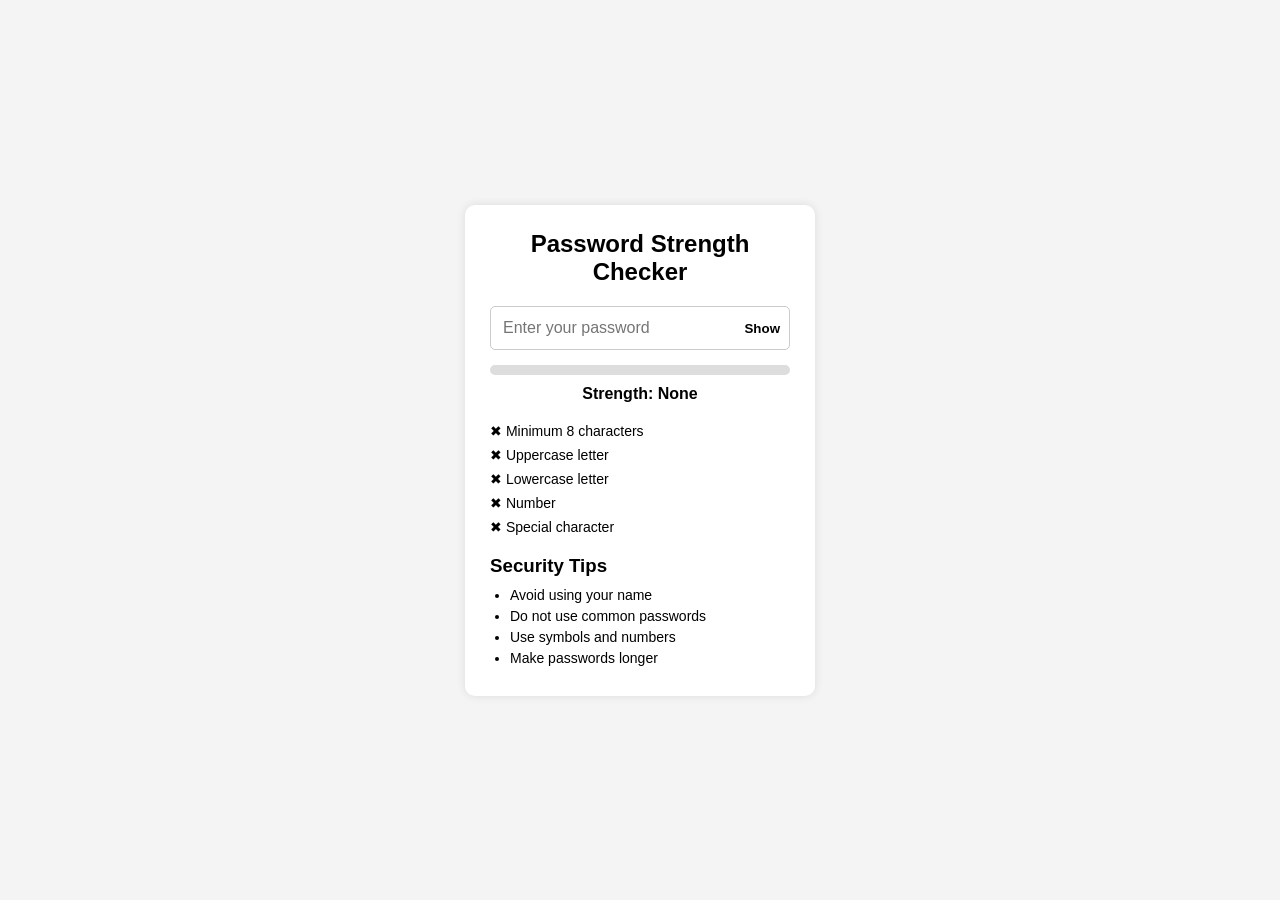
==== index.html @ 95199c65 "Final Year Project" ====
<!DOCTYPE html>
<html lang="en">
<head>
    <meta charset="UTF-8">
    <meta name="viewport" content="width=device-width, initial-scale=1.0">
    <title>Password Strength Checker</title>

    <link rel="stylesheet" href="style.css">
</head>
<body>

    <div class="container">

    <h1>Password Strength Checker</h1>

    <div class="input-group">

        <input 
            type="password" 
            id="password"
            placeholder="Enter your password"
        >

        <button id="toggle-btn">
            Show
        </button>

    </div>

    <div class="strength-container">
        <div class="strength-bar" id="strength-bar"></div>
    </div>

    <p id="strength-text">Strength: None</p>


    <div class="requirements">

        <p id="length">
            ✖ Minimum 8 characters
        </p>

        <p id="uppercase">
            ✖ Uppercase letter
        </p>

        <p id="lowercase">
            ✖ Lowercase letter
        </p>

        <p id="number">
            ✖ Number
        </p>

        <p id="special">
            ✖ Special character
        </p>

    </div>


    <div class="tips">

        <h3>Security Tips</h3>

        <ul>
            <li>Avoid using your name</li>
            <li>Do not use common passwords</li>
            <li>Use symbols and numbers</li>
            <li>Make passwords longer</li>
        </ul>

    </div>

</div>

    <script src="script.js"></script>
</body>
</html>
---- style.css ----
*{
    margin: 0;
    padding: 0;
    box-sizing: border-box;
}

body{
    font-family: Arial, Helvetica, sans-serif;
    background-color: #f4f4f4;

    display: flex;
    justify-content: center;
    align-items: center;

    height: 100vh;
}

.container{
    background-color: white;
    width: 350px;

    padding: 25px;

    border-radius: 10px;

    box-shadow: 0 0 10px rgba(0,0,0,0.1);
}

h1{
    text-align: center;
    margin-bottom: 20px;
    font-size: 24px;
}

.input-group input{
    width: 100%;
    padding: 12px;

    border: 1px solid #ccc;
    border-radius: 5px;

    font-size: 16px;
}

.strength-container{
    width: 100%;
    height: 10px;

    background-color: #ddd;

    border-radius: 5px;

    margin-top: 15px;

    overflow: hidden;
}

.strength-bar{
    height: 100%;
    width: 0%;

    background-color: red;

    transition: 0.3s;
}

#strength-text{
    margin-top: 10px;
    text-align: center;
    font-weight: bold;
}

.input-group{
    position: relative;
}

#toggle-btn{
    position: absolute;

    right: 10px;
    top: 50%;

    transform: translateY(-50%);

    border: none;
    background: none;

    cursor: pointer;
    font-weight: bold;
}

.requirements{
    margin-top: 20px;
}

.requirements p{
    margin: 8px 0;
    font-size: 14px;
}

.valid{
    color: green;
}

.invalid{
    color: red;
}

.tips{
    margin-top: 20px;
}

.tips h3{
    margin-bottom: 10px;
}

.tips ul{
    padding-left: 20px;
}

.tips li{
    margin-bottom: 5px;
    font-size: 14px;
}
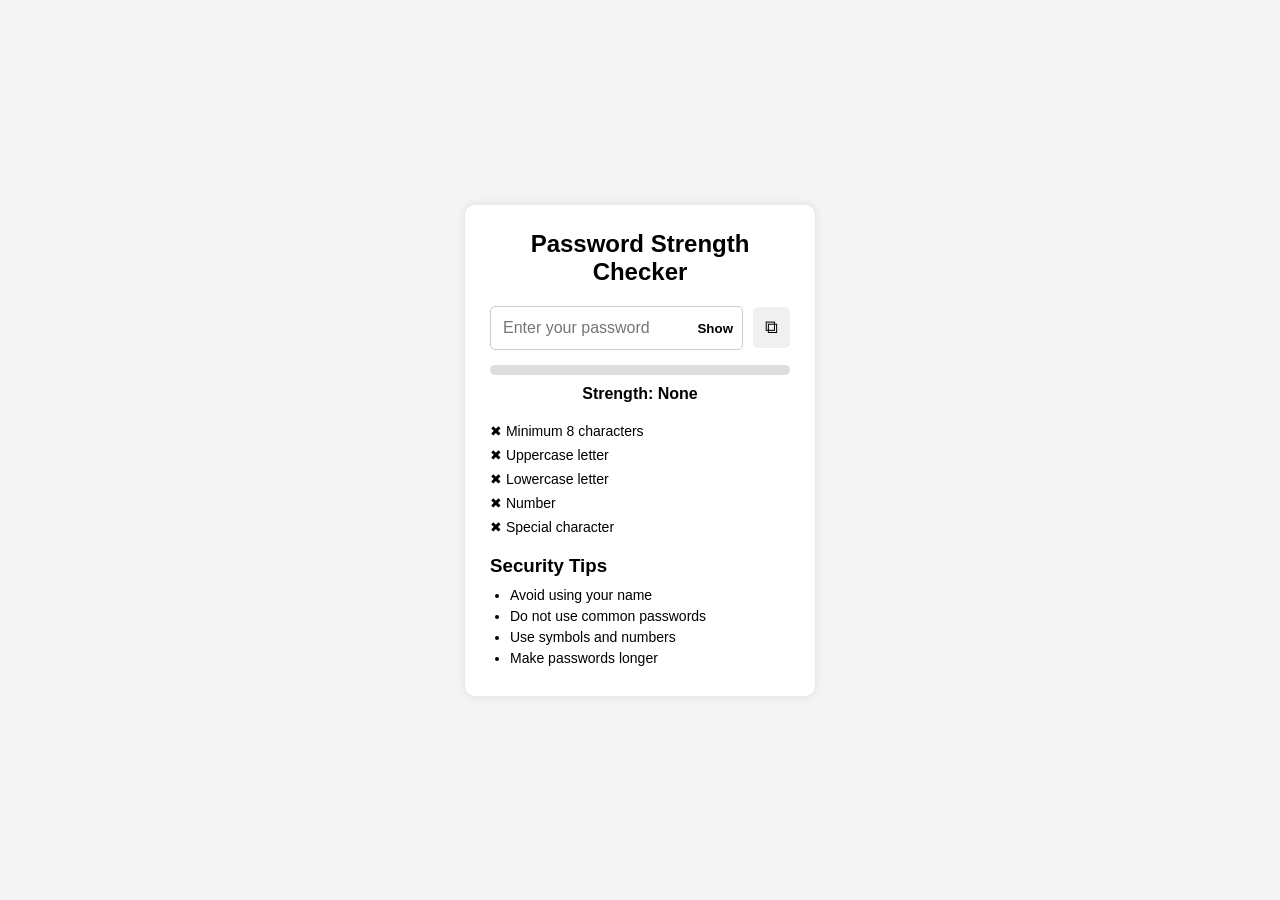
==== commit 0ba2ee46: "code refactor" ====
--- a/index.html
+++ b/index.html
@@ -1,79 +1,60 @@
-<!DOCTYPE html>
+<!doctype html>
 <html lang="en">
-<head>
-    <meta charset="UTF-8">
-    <meta name="viewport" content="width=device-width, initial-scale=1.0">
+  <head>
+    <meta charset="UTF-8" />
+    <meta name="viewport" content="width=device-width, initial-scale=1.0" />
     <title>Password Strength Checker</title>
 
-    <link rel="stylesheet" href="style.css">
-</head>
-<body>
+    <link rel="stylesheet" href="style.css" />
+  </head>
+  <body>
+    <div class="container">
+      <h1>Password Strength Checker</h1>
 
-    <div class="container">
-
-    <h1>Password Strength Checker</h1>
-
-    <div class="input-group">
-
-        <input 
-            type="password" 
+      <div class="input-group">
+        <div class="password-wrapper">
+          <input
+            type="password"
             id="password"
             placeholder="Enter your password"
-        >
+          />
 
-        <button id="toggle-btn">
-            Show
-        </button>
+          <button id="toggle-btn">Show</button>
+        </div>
 
-    </div>
+        <button id="copy-btn">⧉</button>
+      </div>
 
-    <div class="strength-container">
+      <div class="strength-container">
         <div class="strength-bar" id="strength-bar"></div>
-    </div>
+      </div>
 
-    <p id="strength-text">Strength: None</p>
+      <p id="strength-text">Strength: None</p>
 
+      <div class="requirements">
+        <p id="length">✖ Minimum 8 characters</p>
 
-    <div class="requirements">
+        <p id="uppercase">✖ Uppercase letter</p>
 
-        <p id="length">
-            ✖ Minimum 8 characters
-        </p>
+        <p id="lowercase">✖ Lowercase letter</p>
 
-        <p id="uppercase">
-            ✖ Uppercase letter
-        </p>
+        <p id="number">✖ Number</p>
 
-        <p id="lowercase">
-            ✖ Lowercase letter
-        </p>
+        <p id="special">✖ Special character</p>
+      </div>
 
-        <p id="number">
-            ✖ Number
-        </p>
-
-        <p id="special">
-            ✖ Special character
-        </p>
-
-    </div>
-
-
-    <div class="tips">
-
+      <div class="tips">
         <h3>Security Tips</h3>
 
         <ul>
-            <li>Avoid using your name</li>
-            <li>Do not use common passwords</li>
-            <li>Use symbols and numbers</li>
-            <li>Make passwords longer</li>
+          <li>Avoid using your name</li>
+          <li>Do not use common passwords</li>
+          <li>Use symbols and numbers</li>
+          <li>Make passwords longer</li>
         </ul>
-
+      </div>
     </div>
 
-</div>
-
     <script src="script.js"></script>
-</body>
-</html>+  </body>
+</html>
--- a/style.css
+++ b/style.css
@@ -1,124 +1,163 @@
-*{
-    margin: 0;
-    padding: 0;
-    box-sizing: border-box;
+* {
+  margin: 0;
+  padding: 0;
+  box-sizing: border-box;
 }
 
-body{
-    font-family: Arial, Helvetica, sans-serif;
-    background-color: #f4f4f4;
+body {
+  font-family: Arial, Helvetica, sans-serif;
+  background-color: #f4f4f4;
 
-    display: flex;
-    justify-content: center;
-    align-items: center;
+  display: flex;
+  justify-content: center;
+  align-items: center;
 
-    height: 100vh;
+  height: 100vh;
 }
 
-.container{
-    background-color: white;
-    width: 350px;
+.container {
+  background-color: white;
+  width: 350px;
 
-    padding: 25px;
+  padding: 25px;
 
-    border-radius: 10px;
+  border-radius: 10px;
 
-    box-shadow: 0 0 10px rgba(0,0,0,0.1);
+  box-shadow: 0 0 10px rgba(0, 0, 0, 0.1);
 }
 
-h1{
-    text-align: center;
-    margin-bottom: 20px;
-    font-size: 24px;
+h1 {
+  text-align: center;
+  margin-bottom: 20px;
+  font-size: 24px;
 }
 
-.input-group input{
-    width: 100%;
-    padding: 12px;
+/* INPUT GROUP */
 
-    border: 1px solid #ccc;
-    border-radius: 5px;
-
-    font-size: 16px;
+.input-group {
+  display: flex;
+  align-items: center;
+  gap: 10px;
 }
 
-.strength-container{
-    width: 100%;
-    height: 10px;
-
-    background-color: #ddd;
-
-    border-radius: 5px;
-
-    margin-top: 15px;
-
-    overflow: hidden;
+.password-wrapper {
+  position: relative;
+  flex: 1;
 }
 
-.strength-bar{
-    height: 100%;
-    width: 0%;
+.input-group input {
+  width: 100%;
 
-    background-color: red;
+  padding: 12px 70px 12px 12px;
 
-    transition: 0.3s;
+  border: 1px solid #ccc;
+  border-radius: 5px;
+
+  font-size: 16px;
 }
 
-#strength-text{
-    margin-top: 10px;
-    text-align: center;
-    font-weight: bold;
+/* SHOW BUTTON */
+
+#toggle-btn {
+  position: absolute;
+
+  right: 10px;
+  top: 50%;
+
+  transform: translateY(-50%);
+
+  border: none;
+  background: none;
+
+  cursor: pointer;
+
+  font-weight: bold;
 }
 
-.input-group{
-    position: relative;
+/* COPY BUTTON */
+
+#copy-btn {
+  border: none;
+
+  background-color: #f0f0f0;
+
+  padding: 10px 12px;
+
+  border-radius: 5px;
+
+  cursor: pointer;
+
+  font-size: 18px;
 }
 
-#toggle-btn{
-    position: absolute;
-
-    right: 10px;
-    top: 50%;
-
-    transform: translateY(-50%);
-
-    border: none;
-    background: none;
-
-    cursor: pointer;
-    font-weight: bold;
+#copy-btn:hover {
+  background-color: #ddd;
 }
 
-.requirements{
-    margin-top: 20px;
+/* STRENGTH BAR */
+
+.strength-container {
+  width: 100%;
+  height: 10px;
+
+  background-color: #ddd;
+
+  border-radius: 5px;
+
+  margin-top: 15px;
+
+  overflow: hidden;
 }
 
-.requirements p{
-    margin: 8px 0;
-    font-size: 14px;
+.strength-bar {
+  height: 100%;
+  width: 0%;
+
+  background-color: red;
+
+  transition: 0.3s;
 }
 
-.valid{
-    color: green;
+#strength-text {
+  margin-top: 10px;
+  text-align: center;
+  font-weight: bold;
 }
 
-.invalid{
-    color: red;
+/* REQUIREMENTS */
+
+.requirements {
+  margin-top: 20px;
 }
 
-.tips{
-    margin-top: 20px;
+.requirements p {
+  margin: 8px 0;
+  font-size: 14px;
 }
 
-.tips h3{
-    margin-bottom: 10px;
+.valid {
+  color: green;
 }
 
-.tips ul{
-    padding-left: 20px;
+.invalid {
+  color: red;
 }
 
-.tips li{
-    margin-bottom: 5px;
-    font-size: 14px;
-}+/* TIPS */
+
+.tips {
+  margin-top: 20px;
+}
+
+.tips h3 {
+  margin-bottom: 10px;
+}
+
+.tips ul {
+  padding-left: 20px;
+}
+
+.tips li {
+  margin-bottom: 5px;
+  font-size: 14px;
+}
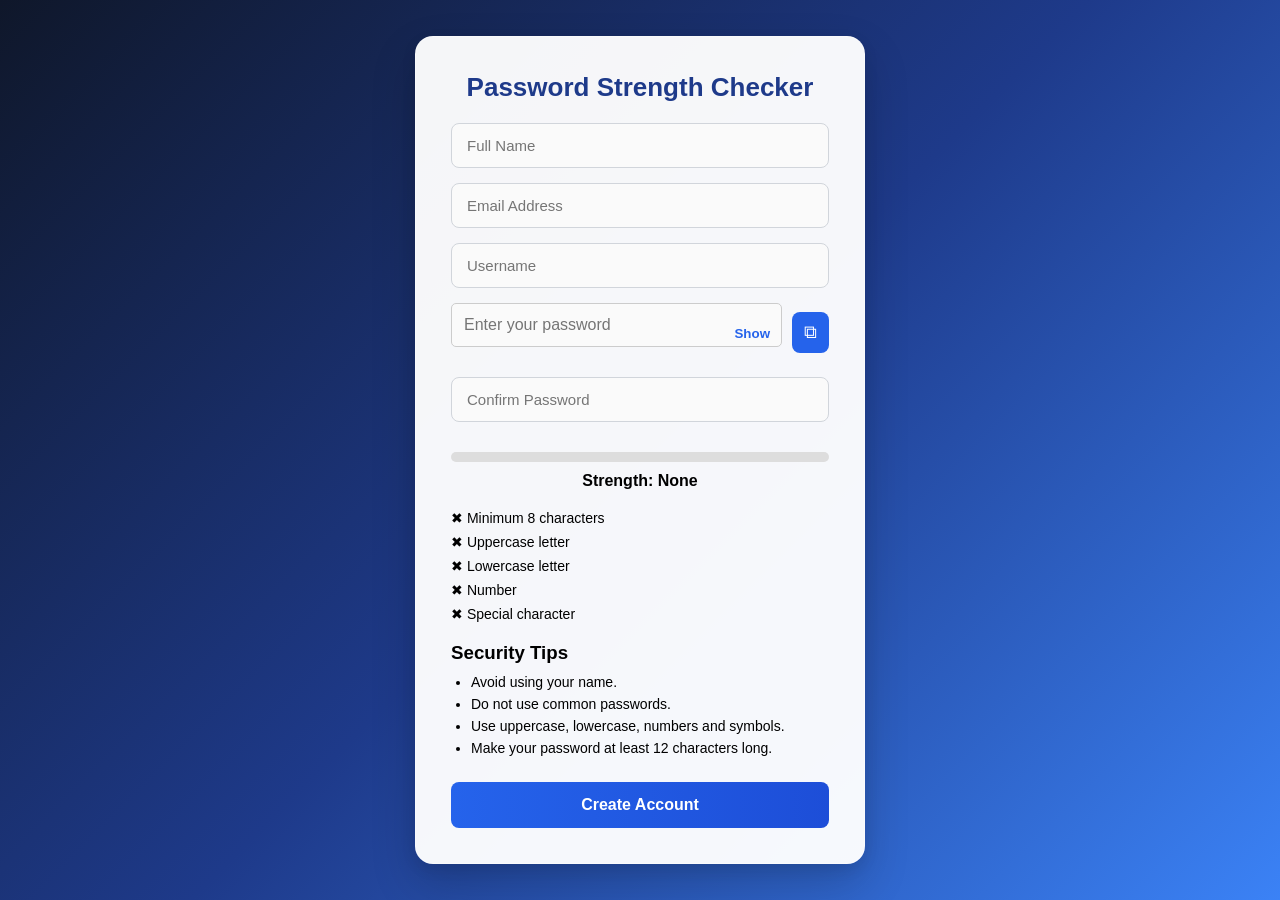
==== commit b8b84980: "feat: add registration flow and improve password security UI" ====
--- a/index.html
+++ b/index.html
@@ -7,10 +7,19 @@
 
     <link rel="stylesheet" href="style.css" />
   </head>
+
   <body>
     <div class="container">
       <h1>Password Strength Checker</h1>
 
+      <!-- User Information -->
+      <input type="text" id="fullname" placeholder="Full Name" />
+
+      <input type="email" id="email" placeholder="Email Address" />
+
+      <input type="text" id="username" placeholder="Username" />
+
+      <!-- Password -->
       <div class="input-group">
         <div class="password-wrapper">
           <input
@@ -25,34 +34,43 @@
         <button id="copy-btn">⧉</button>
       </div>
 
+      <!-- Confirm Password -->
+      <input
+        type="password"
+        id="confirm-password"
+        placeholder="Confirm Password"
+      />
+
+      <!-- Password Strength -->
       <div class="strength-container">
         <div class="strength-bar" id="strength-bar"></div>
       </div>
 
       <p id="strength-text">Strength: None</p>
 
+      <!-- Password Requirements -->
       <div class="requirements">
         <p id="length">✖ Minimum 8 characters</p>
-
         <p id="uppercase">✖ Uppercase letter</p>
-
         <p id="lowercase">✖ Lowercase letter</p>
-
         <p id="number">✖ Number</p>
-
         <p id="special">✖ Special character</p>
       </div>
 
+      <!-- Security Tips -->
       <div class="tips">
         <h3>Security Tips</h3>
 
         <ul>
-          <li>Avoid using your name</li>
-          <li>Do not use common passwords</li>
-          <li>Use symbols and numbers</li>
-          <li>Make passwords longer</li>
+          <li>Avoid using your name.</li>
+          <li>Do not use common passwords.</li>
+          <li>Use uppercase, lowercase, numbers and symbols.</li>
+          <li>Make your password at least 12 characters long.</li>
         </ul>
       </div>
+
+      <!-- Register Button -->
+      <button id="register-btn">Create Account</button>
     </div>
 
     <script src="script.js"></script>
--- a/style.css
+++ b/style.css
@@ -1,43 +1,121 @@
+/* ===========================
+   RESET
+=========================== */
+
 * {
   margin: 0;
   padding: 0;
   box-sizing: border-box;
 }
 
+/* ===========================
+   BODY
+=========================== */
+
 body {
   font-family: Arial, Helvetica, sans-serif;
-  background-color: #f4f4f4;
+
+  background: linear-gradient(135deg, #0f172a, #1e3a8a, #3b82f6);
 
   display: flex;
   justify-content: center;
   align-items: center;
 
-  height: 100vh;
-}
+  min-height: 100vh;
+  padding: 30px;
+}
+
+/* ===========================
+   CONTAINER
+=========================== */
 
 .container {
-  background-color: white;
-  width: 350px;
-
-  padding: 25px;
-
-  border-radius: 10px;
-
-  box-shadow: 0 0 10px rgba(0, 0, 0, 0.1);
-}
+  width: 450px;
+  max-width: 100%;
+
+  background: rgba(255, 255, 255, 0.96);
+
+  padding: 35px;
+
+  border-radius: 18px;
+
+  box-shadow:
+    0 20px 45px rgba(0, 0, 0, 0.18),
+    0 5px 15px rgba(0, 0, 0, 0.08);
+
+  border: 1px solid rgba(255, 255, 255, 0.4);
+
+  transition: transform 0.3s ease;
+}
+
+.container:hover {
+  transform: translateY(-4px);
+}
+
+/* ===========================
+   HEADINGS
+=========================== */
 
 h1 {
   text-align: center;
   margin-bottom: 20px;
-  font-size: 24px;
-}
-
-/* INPUT GROUP */
+
+  font-size: 26px;
+
+  color: #1e3a8a;
+}
+
+h3 {
+  margin-bottom: 10px;
+}
+
+/* ===========================
+   INPUTS
+=========================== */
+
+.container > input,
+.password-wrapper input {
+  width: 100%;
+
+  padding: 13px 15px;
+
+  margin-bottom: 15px;
+
+  border: 1px solid #d1d5db;
+  border-radius: 8px;
+
+  background: #fafafa;
+
+  font-size: 15px;
+
+  transition: all 0.3s ease;
+}
+
+.password-wrapper input {
+  padding-right: 75px;
+}
+
+.container > input:focus,
+.password-wrapper input:focus {
+  outline: none;
+
+  background: white;
+
+  border-color: #2563eb;
+
+  box-shadow: 0 0 10px rgba(37, 99, 235, 0.15);
+}
+
+/* ===========================
+   PASSWORD INPUT
+=========================== */
 
 .input-group {
   display: flex;
   align-items: center;
   gap: 10px;
+
+  margin-bottom: 15px;
 }
 
 .password-wrapper {
@@ -45,7 +123,7 @@
   flex: 1;
 }
 
-.input-group input {
+.password-wrapper input {
   width: 100%;
 
   padding: 12px 70px 12px 12px;
@@ -54,77 +132,99 @@
   border-radius: 5px;
 
   font-size: 16px;
-}
-
-/* SHOW BUTTON */
+
+  transition: 0.3s;
+}
+
+/* ===========================
+   SHOW BUTTON
+=========================== */
 
 #toggle-btn {
   position: absolute;
 
-  right: 10px;
+  right: 12px;
   top: 50%;
 
   transform: translateY(-50%);
 
+  background: none;
+
   border: none;
-  background: none;
+
+  color: #2563eb;
+
+  font-weight: bold;
 
   cursor: pointer;
-
-  font-weight: bold;
-}
-
-/* COPY BUTTON */
+}
+
+/* ===========================
+   COPY BUTTON
+=========================== */
 
 #copy-btn {
+  padding: 10px 12px;
+
   border: none;
-
-  background-color: #f0f0f0;
-
-  padding: 10px 12px;
+  border-radius: 8px;
+
+  background: #2563eb;
+
+  color: white;
+
+  cursor: pointer;
+
+  font-size: 18px;
+
+  transition: 0.3s;
+}
+
+#copy-btn:hover {
+  background: #1d4ed8;
+}
+
+/* ===========================
+   STRENGTH BAR
+=========================== */
+
+.strength-container {
+  width: 100%;
+  height: 10px;
+
+  margin-top: 15px;
+
+  background: #ddd;
 
   border-radius: 5px;
 
-  cursor: pointer;
-
-  font-size: 18px;
-}
-
-#copy-btn:hover {
-  background-color: #ddd;
-}
-
-/* STRENGTH BAR */
-
-.strength-container {
-  width: 100%;
-  height: 10px;
-
-  background-color: #ddd;
+  overflow: hidden;
+}
+
+.strength-bar {
+  width: 0%;
+  height: 100%;
+
+  background: red;
 
   border-radius: 5px;
 
-  margin-top: 15px;
-
-  overflow: hidden;
-}
-
-.strength-bar {
-  height: 100%;
-  width: 0%;
-
-  background-color: red;
-
-  transition: 0.3s;
+  transition:
+    width 0.3s ease,
+    background-color 0.3s ease;
 }
 
 #strength-text {
   margin-top: 10px;
+
   text-align: center;
+
   font-weight: bold;
 }
 
-/* REQUIREMENTS */
+/* ===========================
+   REQUIREMENTS
+=========================== */
 
 .requirements {
   margin-top: 20px;
@@ -143,7 +243,9 @@
   color: red;
 }
 
-/* TIPS */
+/* ===========================
+   SECURITY TIPS
+=========================== */
 
 .tips {
   margin-top: 20px;
@@ -158,6 +260,65 @@
 }
 
 .tips li {
-  margin-bottom: 5px;
+  margin-bottom: 6px;
   font-size: 14px;
 }
+
+/* ===========================
+   REGISTER BUTTON
+=========================== */
+
+#register-btn {
+  width: 100%;
+
+  margin-top: 20px;
+  padding: 14px;
+
+  border: none;
+  border-radius: 8px;
+
+  background: linear-gradient(90deg, #2563eb, #1d4ed8);
+
+  color: white;
+
+  font-size: 16px;
+  font-weight: bold;
+
+  cursor: pointer;
+
+  transition: 0.3s;
+}
+
+#register-btn:hover {
+  transform: translateY(-2px);
+
+  box-shadow: 0 8px 20px rgba(37, 99, 235, 0.35);
+}
+
+.container a button {
+  width: 100%;
+
+  margin-top: 20px;
+
+  padding: 14px;
+
+  border: none;
+  border-radius: 8px;
+
+  background: linear-gradient(90deg, #2563eb, #1d4ed8);
+
+  color: white;
+
+  font-size: 16px;
+  font-weight: bold;
+
+  cursor: pointer;
+
+  transition: 0.3s;
+}
+
+.container a button:hover {
+  transform: translateY(-2px);
+
+  box-shadow: 0 8px 20px rgba(37, 99, 235, 0.35);
+}
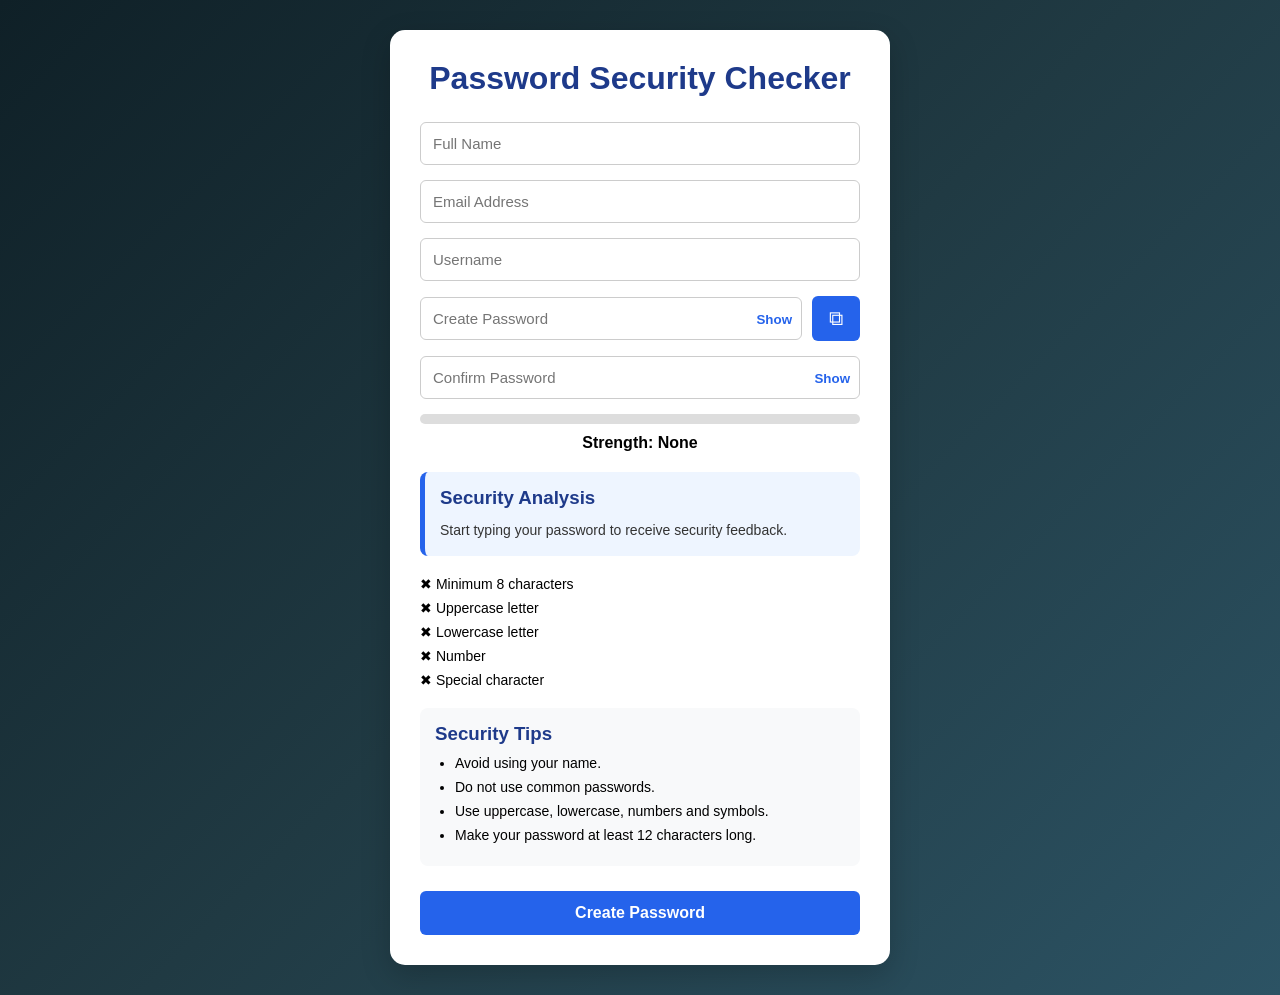
==== commit 33f0cca8: "Enhance password security app with validation and local storage" ====
--- a/index.html
+++ b/index.html
@@ -1,78 +1,165 @@
-<!doctype html>
+<!DOCTYPE html>
 <html lang="en">
-  <head>
-    <meta charset="UTF-8" />
-    <meta name="viewport" content="width=device-width, initial-scale=1.0" />
-    <title>Password Strength Checker</title>
+<head>
+    <meta charset="UTF-8">
+    <meta name="viewport" content="width=device-width, initial-scale=1.0">
+    <title>Password Security Checker</title>
 
-    <link rel="stylesheet" href="style.css" />
-  </head>
+    <link rel="stylesheet" href="style.css">
+</head>
 
-  <body>
-    <div class="container">
-      <h1>Password Strength Checker</h1>
+<body>
 
-      <!-- User Information -->
-      <input type="text" id="fullname" placeholder="Full Name" />
+<div class="container">
 
-      <input type="email" id="email" placeholder="Email Address" />
+    <h1>Password Security Checker</h1>
 
-      <input type="text" id="username" placeholder="Username" />
+    <!-- User Details -->
 
-      <!-- Password -->
-      <div class="input-group">
+    <input
+        type="text"
+        id="fullname"
+        placeholder="Full Name"
+    >
+
+    <input
+        type="email"
+        id="email"
+        placeholder="Email Address"
+    >
+
+    <input
+        type="text"
+        id="username"
+        placeholder="Username"
+    >
+
+    <!-- Password -->
+
+    <div class="input-group">
+
         <div class="password-wrapper">
-          <input
-            type="password"
-            id="password"
-            placeholder="Enter your password"
-          />
 
-          <button id="toggle-btn">Show</button>
+            <input
+                type="password"
+                id="password"
+                placeholder="Create Password"
+            >
+
+            <button id="toggle-btn">
+                Show
+            </button>
+
         </div>
 
-        <button id="copy-btn">⧉</button>
-      </div>
+        <button id="copy-btn">
+            ⧉
+        </button>
 
-      <!-- Confirm Password -->
-      <input
-        type="password"
-        id="confirm-password"
-        placeholder="Confirm Password"
-      />
+    </div>
 
-      <!-- Password Strength -->
-      <div class="strength-container">
-        <div class="strength-bar" id="strength-bar"></div>
-      </div>
+    <!-- Confirm Password -->
 
-      <p id="strength-text">Strength: None</p>
+    <div class="input-group">
 
-      <!-- Password Requirements -->
-      <div class="requirements">
-        <p id="length">✖ Minimum 8 characters</p>
-        <p id="uppercase">✖ Uppercase letter</p>
-        <p id="lowercase">✖ Lowercase letter</p>
-        <p id="number">✖ Number</p>
-        <p id="special">✖ Special character</p>
-      </div>
+        <div class="password-wrapper">
 
-      <!-- Security Tips -->
-      <div class="tips">
+            <input
+                type="password"
+                id="confirm-password"
+                placeholder="Confirm Password"
+            >
+
+            <button id="confirm-toggle-btn">
+                Show
+            </button>
+
+        </div>
+
+    </div>
+
+    <!-- Strength Bar -->
+
+    <div class="strength-container">
+
+        <div
+            class="strength-bar"
+            id="strength-bar">
+        </div>
+
+    </div>
+
+    <p id="strength-text">
+        Strength: None
+    </p>
+
+    <!-- Security Analysis -->
+
+    <div class="analysis">
+
+        <h3>Security Analysis</h3>
+
+        <p id="analysis-message">
+            Start typing your password to receive security feedback.
+        </p>
+
+    </div>
+
+    <!-- Password Requirements -->
+
+    <div class="requirements">
+
+        <p id="length">
+            ✖ Minimum 8 characters
+        </p>
+
+        <p id="uppercase">
+            ✖ Uppercase letter
+        </p>
+
+        <p id="lowercase">
+            ✖ Lowercase letter
+        </p>
+
+        <p id="number">
+            ✖ Number
+        </p>
+
+        <p id="special">
+            ✖ Special character
+        </p>
+
+    </div>
+
+    <!-- Security Tips -->
+
+    <div class="tips">
+
         <h3>Security Tips</h3>
 
         <ul>
-          <li>Avoid using your name.</li>
-          <li>Do not use common passwords.</li>
-          <li>Use uppercase, lowercase, numbers and symbols.</li>
-          <li>Make your password at least 12 characters long.</li>
+
+            <li>Avoid using your name.</li>
+
+            <li>Do not use common passwords.</li>
+
+            <li>Use uppercase, lowercase, numbers and symbols.</li>
+
+            <li>Make your password at least 12 characters long.</li>
+
         </ul>
-      </div>
 
-      <!-- Register Button -->
-      <button id="register-btn">Create Account</button>
     </div>
 
-    <script src="script.js"></script>
-  </body>
-</html>
+    <button id="register-btn">
+
+        Create Password
+
+    </button>
+
+</div>
+
+<script src="script.js"></script>
+
+</body>
+</html>
--- a/style.css
+++ b/style.css
@@ -15,7 +15,7 @@
 body {
   font-family: Arial, Helvetica, sans-serif;
 
-  background: linear-gradient(135deg, #0f172a, #1e3a8a, #3b82f6);
+  background: linear-gradient(135deg, #0f2027, #203a43, #2c5364);
 
   display: flex;
   justify-content: center;
@@ -30,26 +30,16 @@
 =========================== */
 
 .container {
-  width: 450px;
+  width: 500px;
   max-width: 100%;
 
-  background: rgba(255, 255, 255, 0.96);
-
-  padding: 35px;
-
-  border-radius: 18px;
-
-  box-shadow:
-    0 20px 45px rgba(0, 0, 0, 0.18),
-    0 5px 15px rgba(0, 0, 0, 0.08);
-
-  border: 1px solid rgba(255, 255, 255, 0.4);
-
-  transition: transform 0.3s ease;
-}
-
-.container:hover {
-  transform: translateY(-4px);
+  background: white;
+
+  padding: 30px;
+
+  border-radius: 15px;
+
+  box-shadow: 0 10px 30px rgba(0, 0, 0, .2);
 }
 
 /* ===========================
@@ -58,14 +48,15 @@
 
 h1 {
   text-align: center;
-  margin-bottom: 20px;
-
-  font-size: 26px;
 
   color: #1e3a8a;
+
+  margin-bottom: 25px;
 }
 
 h3 {
+  color: #1e3a8a;
+
   margin-bottom: 10px;
 }
 
@@ -73,252 +64,365 @@
    INPUTS
 =========================== */
 
-.container > input,
-.password-wrapper input {
+.container > input {
   width: 100%;
 
-  padding: 13px 15px;
+  padding: 12px;
 
   margin-bottom: 15px;
 
-  border: 1px solid #d1d5db;
-  border-radius: 8px;
-
-  background: #fafafa;
+  border: 1px solid #ccc;
+
+  border-radius: 6px;
 
   font-size: 15px;
 
-  transition: all 0.3s ease;
-}
-
-.password-wrapper input {
-  padding-right: 75px;
+  transition: .3s;
 }
 
 .container > input:focus,
 .password-wrapper input:focus {
+
   outline: none;
 
-  background: white;
-
   border-color: #2563eb;
 
-  box-shadow: 0 0 10px rgba(37, 99, 235, 0.15);
-}
-
-/* ===========================
-   PASSWORD INPUT
-=========================== */
-
-.input-group {
-  display: flex;
-  align-items: center;
-  gap: 10px;
-
-  margin-bottom: 15px;
-}
-
-.password-wrapper {
-  position: relative;
-  flex: 1;
-}
-
-.password-wrapper input {
-  width: 100%;
-
-  padding: 12px 70px 12px 12px;
-
-  border: 1px solid #ccc;
-  border-radius: 5px;
-
-  font-size: 16px;
-
-  transition: 0.3s;
-}
-
-/* ===========================
-   SHOW BUTTON
-=========================== */
-
-#toggle-btn {
-  position: absolute;
-
-  right: 12px;
-  top: 50%;
-
-  transform: translateY(-50%);
-
-  background: none;
-
-  border: none;
-
-  color: #2563eb;
-
-  font-weight: bold;
-
-  cursor: pointer;
+  box-shadow: 0 0 5px rgba(37,99,235,.3);
+
+}
+
+/* ===========================
+   PASSWORD AREA
+=========================== */
+
+.input-group{
+
+    display:flex;
+
+    align-items:center;
+
+    gap:10px;
+
+    margin-bottom:15px;
+
+}
+
+.password-wrapper{
+
+    position:relative;
+
+    flex:1;
+
+}
+
+.password-wrapper input{
+
+    width:100%;
+
+    padding:12px 70px 12px 12px;
+
+    border:1px solid #ccc;
+
+    border-radius:6px;
+
+    font-size:15px;
+
+}
+
+/* ===========================
+   SHOW BUTTONS
+=========================== */
+
+#toggle-btn,
+#confirm-toggle-btn{
+
+    position:absolute;
+
+    right:10px;
+
+    top:50%;
+
+    transform:translateY(-50%);
+
+    border:none;
+
+    background:none;
+
+    color:#2563eb;
+
+    cursor:pointer;
+
+    font-weight:bold;
+
 }
 
 /* ===========================
    COPY BUTTON
 =========================== */
 
-#copy-btn {
-  padding: 10px 12px;
-
-  border: none;
-  border-radius: 8px;
-
-  background: #2563eb;
-
-  color: white;
-
-  cursor: pointer;
-
-  font-size: 18px;
-
-  transition: 0.3s;
-}
-
-#copy-btn:hover {
-  background: #1d4ed8;
+#copy-btn{
+
+    width:48px;
+
+    height:45px;
+
+    border:none;
+
+    border-radius:6px;
+
+    background:#2563eb;
+
+    color:white;
+
+    font-size:20px;
+
+    cursor:pointer;
+
+    transition:.3s;
+
+}
+
+#copy-btn:hover{
+
+    background:#1d4ed8;
+
 }
 
 /* ===========================
    STRENGTH BAR
 =========================== */
 
-.strength-container {
-  width: 100%;
-  height: 10px;
-
-  margin-top: 15px;
-
-  background: #ddd;
-
-  border-radius: 5px;
-
-  overflow: hidden;
-}
-
-.strength-bar {
-  width: 0%;
-  height: 100%;
-
-  background: red;
-
-  border-radius: 5px;
-
-  transition:
-    width 0.3s ease,
-    background-color 0.3s ease;
-}
-
-#strength-text {
-  margin-top: 10px;
-
-  text-align: center;
-
-  font-weight: bold;
+.strength-container{
+
+    width:100%;
+
+    height:10px;
+
+    background:#ddd;
+
+    border-radius:10px;
+
+    margin-top:10px;
+
+    overflow:hidden;
+
+}
+
+.strength-bar{
+
+    width:0%;
+
+    height:100%;
+
+    background:red;
+
+    transition:.3s;
+
+}
+
+#strength-text{
+
+    text-align:center;
+
+    margin-top:10px;
+
+    font-weight:bold;
+
+}
+
+/* ===========================
+   SECURITY ANALYSIS
+=========================== */
+
+.analysis{
+
+    margin-top:20px;
+
+    padding:15px;
+
+    background:#eef5ff;
+
+    border-left:5px solid #2563eb;
+
+    border-radius:8px;
+
+}
+
+#analysis-message{
+
+    line-height:1.6;
+
+    font-size:14px;
+
+    color:#333;
+
 }
 
 /* ===========================
    REQUIREMENTS
 =========================== */
 
-.requirements {
-  margin-top: 20px;
-}
-
-.requirements p {
-  margin: 8px 0;
-  font-size: 14px;
-}
-
-.valid {
-  color: green;
-}
-
-.invalid {
-  color: red;
+.requirements{
+
+    margin-top:20px;
+
+}
+
+.requirements p{
+
+    margin:8px 0;
+
+    font-size:14px;
+
+}
+
+.valid{
+
+    color:green;
+
+}
+
+.invalid{
+
+    color:red;
+
 }
 
 /* ===========================
    SECURITY TIPS
 =========================== */
 
-.tips {
-  margin-top: 20px;
-}
-
-.tips h3 {
-  margin-bottom: 10px;
-}
-
-.tips ul {
-  padding-left: 20px;
-}
-
-.tips li {
-  margin-bottom: 6px;
-  font-size: 14px;
-}
-
-/* ===========================
-   REGISTER BUTTON
-=========================== */
-
-#register-btn {
-  width: 100%;
-
-  margin-top: 20px;
-  padding: 14px;
-
-  border: none;
-  border-radius: 8px;
-
-  background: linear-gradient(90deg, #2563eb, #1d4ed8);
-
-  color: white;
-
-  font-size: 16px;
-  font-weight: bold;
-
-  cursor: pointer;
-
-  transition: 0.3s;
-}
-
-#register-btn:hover {
-  transform: translateY(-2px);
-
-  box-shadow: 0 8px 20px rgba(37, 99, 235, 0.35);
-}
-
-.container a button {
-  width: 100%;
-
-  margin-top: 20px;
-
-  padding: 14px;
-
-  border: none;
-  border-radius: 8px;
-
-  background: linear-gradient(90deg, #2563eb, #1d4ed8);
-
-  color: white;
-
-  font-size: 16px;
-  font-weight: bold;
-
-  cursor: pointer;
-
-  transition: 0.3s;
-}
-
-.container a button:hover {
-  transform: translateY(-2px);
-
-  box-shadow: 0 8px 20px rgba(37, 99, 235, 0.35);
-}
+.tips{
+
+    margin-top:20px;
+
+    padding:15px;
+
+    background:#f8f9fa;
+
+    border-radius:8px;
+
+}
+
+.tips ul{
+
+    padding-left:20px;
+
+}
+
+.tips li{
+
+    margin-bottom:8px;
+
+    font-size:14px;
+
+}
+
+/* ===========================
+   BUTTON
+=========================== */
+
+#register-btn{
+
+    width:100%;
+
+    margin-top:25px;
+
+    padding:13px;
+
+    border:none;
+
+    border-radius:6px;
+
+    background:#2563eb;
+
+    color:white;
+
+    font-size:16px;
+
+    font-weight:bold;
+
+    cursor:pointer;
+
+    transition:.3s;
+
+}
+
+#register-btn:hover{
+
+    background:#1d4ed8;
+
+}
+
+#register-btn:disabled{
+
+    background:#9ca3af;
+
+    cursor:not-allowed;
+
+}
+/* ===========================
+   LANDING / SUCCESS / LOGOUT
+=========================== */
+
+.page-icon{
+
+    font-size:70px;
+
+    text-align:center;
+
+    margin-bottom:20px;
+
+}
+
+.success{
+
+    color:green;
+
+}
+
+.logout{
+
+    color:#dc2626;
+
+}
+
+.intro{
+
+    text-align:center;
+
+    line-height:1.8;
+
+    margin-bottom:25px;
+
+    color:#555;
+
+}
+
+.features{
+
+    background:#eef5ff;
+
+    border-radius:10px;
+
+    padding:20px;
+
+    margin-bottom:25px;
+
+}
+
+.features h3{
+
+    text-align:center;
+
+    margin-bottom:15px;
+
+}
+
+.features p{
+
+    margin:10px 0;
+
+    font-size:15px;
+
+}
